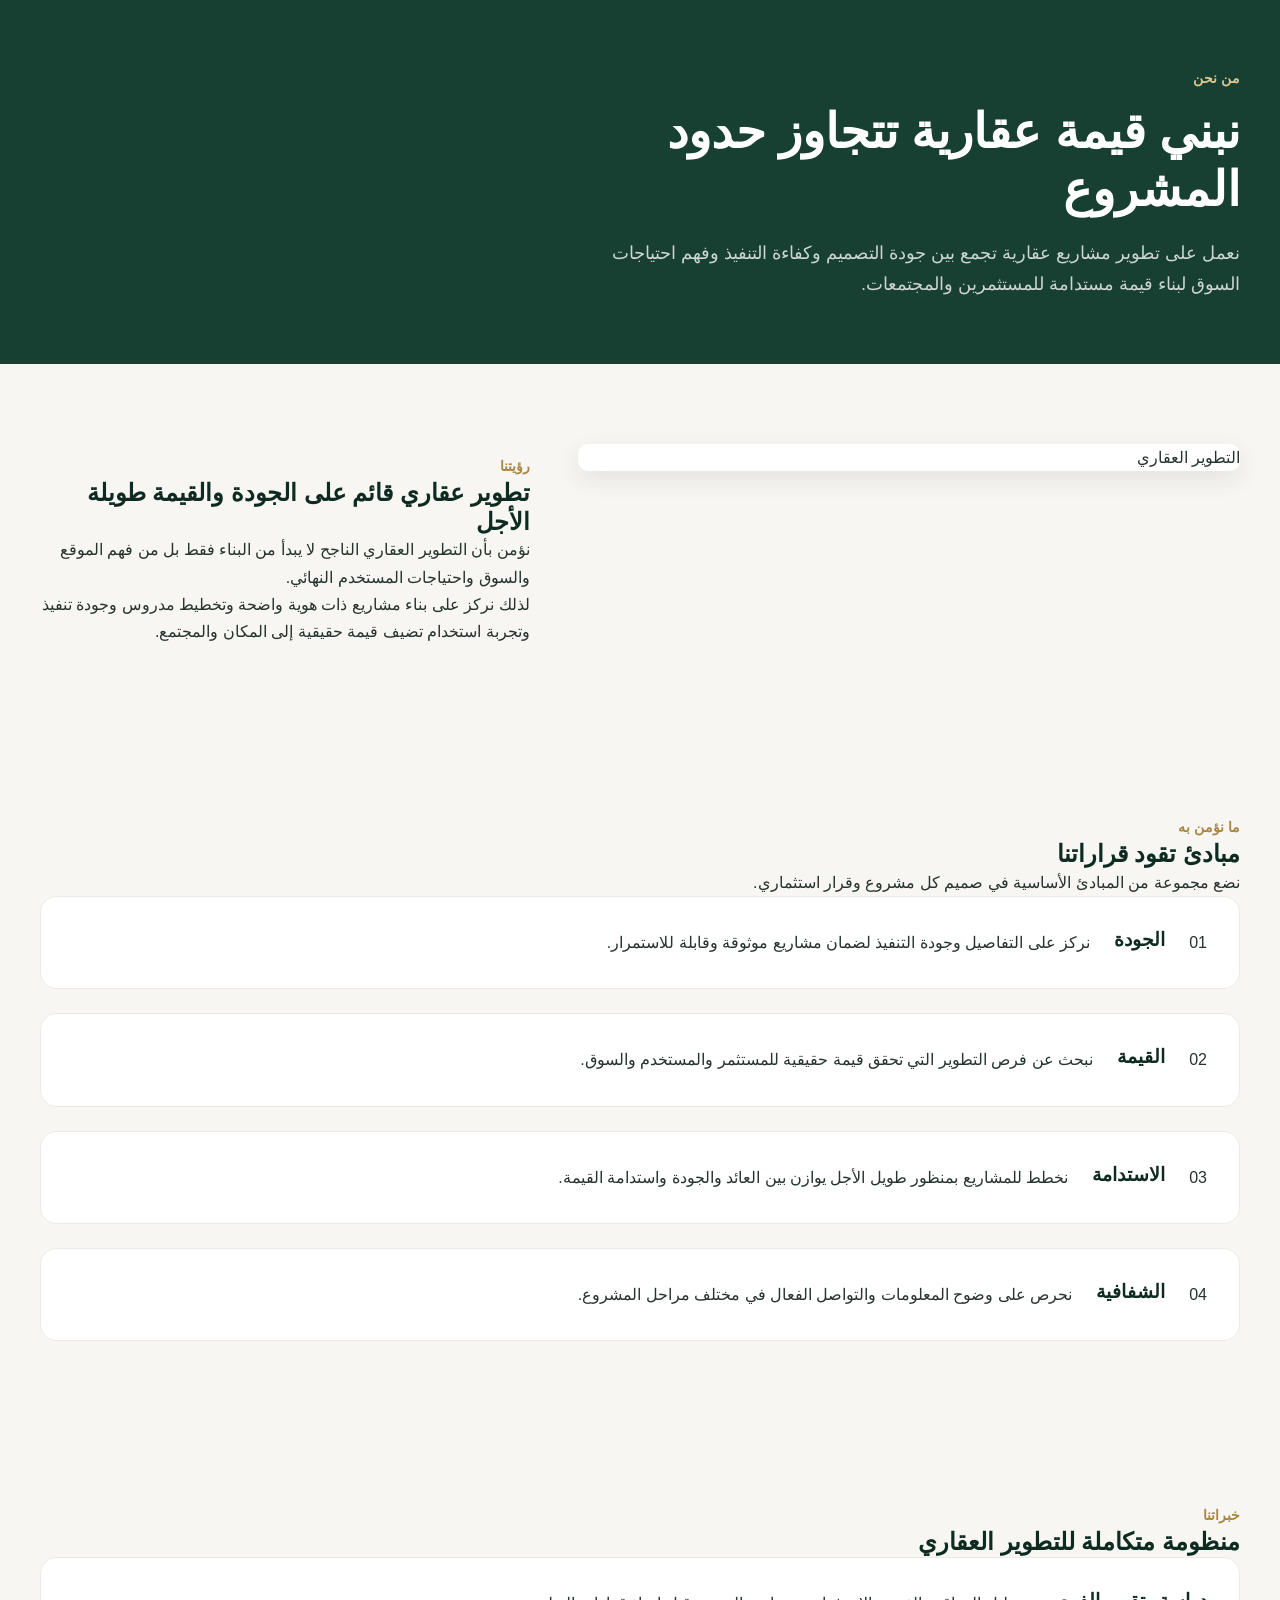
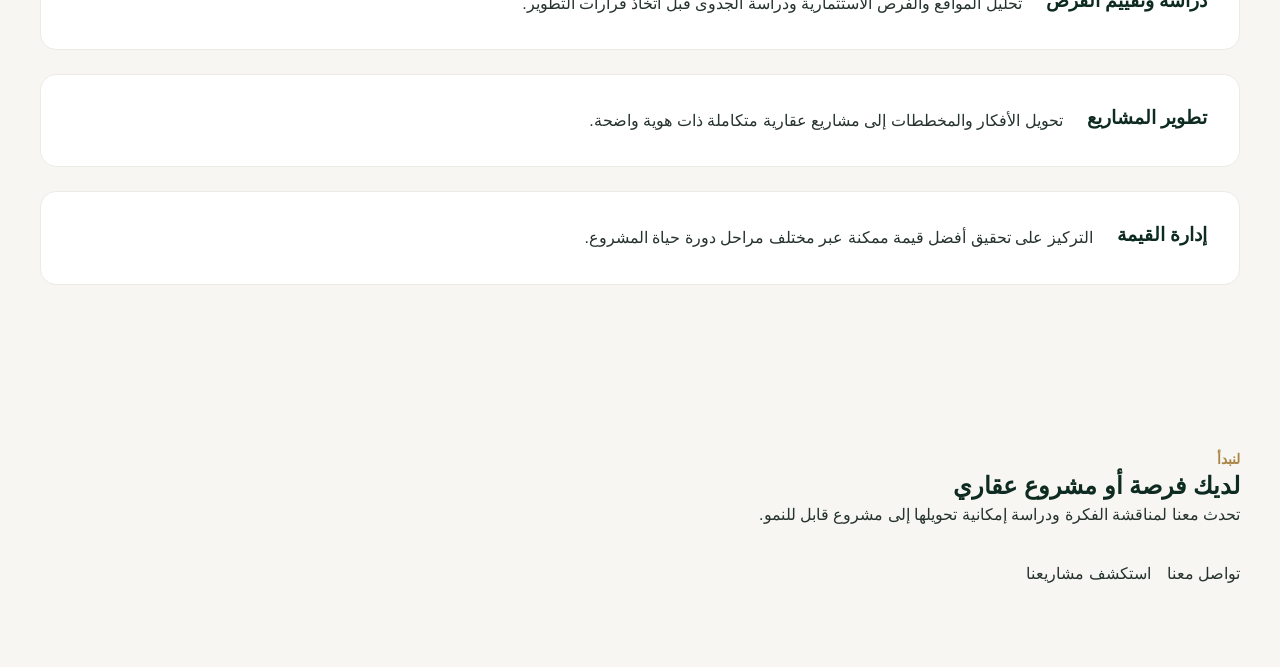
==== about.html @ 91d6beef "Prepare real estate theme for WordPress" ====
<!DOCTYPE html>
<html lang="ar" dir="rtl">
<head>
    <meta charset="UTF-8">
    <meta name="viewport" content="width=device-width, initial-scale=1.0">

    <title>من نحن | التطوير العقاري</title>

    <meta
        name="description"
        content="تعرف على شركة التطوير العقاري ومنهجيتها في تطوير المشاريع العقارية والاستثمار وتقديم الحلول العقارية المتكاملة."
    >

    <link rel="stylesheet" href="assets/css/main.css">
</head>

<body>

<div id="site-header"></div>


<main>

    <section class="page-hero">
        <div class="container">

            <div class="page-hero-content">

                <span class="section-eyebrow">
                    من نحن
                </span>

                <h1>
                    نبني قيمة عقارية
                    تتجاوز حدود المشروع
                </h1>

                <p>
                    نعمل على تطوير مشاريع عقارية تجمع بين
                    جودة التصميم وكفاءة التنفيذ وفهم احتياجات
                    السوق لبناء قيمة مستدامة للمستثمرين والمجتمعات.
                </p>

            </div>

        </div>
    </section>


    <section class="section">
        <div class="container">

            <div class="property-detail-grid">

                <div class="property-detail-media">
                    <div class="media-placeholder">
                        التطوير العقاري
                    </div>
                </div>

                <div class="property-detail-content">

                    <span class="section-eyebrow">
                        رؤيتنا
                    </span>

                    <h2>
                        تطوير عقاري قائم على
                        الجودة والقيمة طويلة الأجل
                    </h2>

                    <p>
                        نؤمن بأن التطوير العقاري الناجح لا يبدأ
                        من البناء فقط بل من فهم الموقع والسوق
                        واحتياجات المستخدم النهائي.
                    </p>

                    <p>
                        لذلك نركز على بناء مشاريع ذات هوية واضحة
                        وتخطيط مدروس وجودة تنفيذ وتجربة استخدام
                        تضيف قيمة حقيقية إلى المكان والمجتمع.
                    </p>

                </div>

            </div>

        </div>
    </section>


    <section class="section section-alt">
        <div class="container">

            <div class="section-heading">

                <span class="section-eyebrow">
                    ما نؤمن به
                </span>

                <h2>
                    مبادئ تقود قراراتنا
                </h2>

                <p>
                    نضع مجموعة من المبادئ الأساسية في صميم
                    كل مشروع وقرار استثماري.
                </p>

            </div>


            <div class="cards-grid">

                <article class="service-card">
                    <span class="service-detail-number">01</span>

                    <h3>
                        الجودة
                    </h3>

                    <p>
                        نركز على التفاصيل وجودة التنفيذ
                        لضمان مشاريع موثوقة وقابلة للاستمرار.
                    </p>
                </article>


                <article class="service-card">
                    <span class="service-detail-number">02</span>

                    <h3>
                        القيمة
                    </h3>

                    <p>
                        نبحث عن فرص التطوير التي تحقق قيمة
                        حقيقية للمستثمر والمستخدم والسوق.
                    </p>
                </article>


                <article class="service-card">
                    <span class="service-detail-number">03</span>

                    <h3>
                        الاستدامة
                    </h3>

                    <p>
                        نخطط للمشاريع بمنظور طويل الأجل
                        يوازن بين العائد والجودة واستدامة القيمة.
                    </p>
                </article>


                <article class="service-card">
                    <span class="service-detail-number">04</span>

                    <h3>
                        الشفافية
                    </h3>

                    <p>
                        نحرص على وضوح المعلومات والتواصل
                        الفعال في مختلف مراحل المشروع.
                    </p>
                </article>

            </div>

        </div>
    </section>


    <section class="section">
        <div class="container">

            <div class="section-heading">

                <span class="section-eyebrow">
                    خبراتنا
                </span>

                <h2>
                    منظومة متكاملة للتطوير العقاري
                </h2>

            </div>


            <div class="cards-grid">

                <article class="service-card">
                    <h3>
                        دراسة وتقييم الفرص
                    </h3>

                    <p>
                        تحليل المواقع والفرص الاستثمارية
                        ودراسة الجدوى قبل اتخاذ قرارات التطوير.
                    </p>
                </article>


                <article class="service-card">
                    <h3>
                        تطوير المشاريع
                    </h3>

                    <p>
                        تحويل الأفكار والمخططات إلى مشاريع
                        عقارية متكاملة ذات هوية واضحة.
                    </p>
                </article>


                <article class="service-card">
                    <h3>
                        إدارة القيمة
                    </h3>

                    <p>
                        التركيز على تحقيق أفضل قيمة ممكنة
                        عبر مختلف مراحل دورة حياة المشروع.
                    </p>
                </article>

            </div>

        </div>
    </section>


    <section class="section">
        <div class="container">

            <div class="cta">

                <div>

                    <span class="section-eyebrow">
                        لنبدأ
                    </span>

                    <h2>
                        لديك فرصة أو مشروع عقاري
                    </h2>

                    <p>
                        تحدث معنا لمناقشة الفكرة ودراسة
                        إمكانية تحويلها إلى مشروع قابل للنمو.
                    </p>

                </div>

                <div class="hero-actions">

                    <a
                        href="contact.html"
                        class="button button-primary"
                    >
                        تواصل معنا
                    </a>

                    <a
                        href="projects.html"
                        class="button button-secondary"
                    >
                        استكشف مشاريعنا
                    </a>

                </div>

            </div>

        </div>
    </section>

</main>


<div id="site-footer"></div>


<script src="assets/js/core/config.js"></script>
<script src="assets/js/core/utils.js"></script>
<script src="assets/js/core/data.js"></script>
<script src="assets/js/components/site-components.js"></script>
<script src="assets/js/core/app.js"></script>

</body>
</html>
---- assets/css/main.css ----
@import url("./variables.css");
@import url("./reset.css");
@import url("./base.css");
@import url("./layout.css");
@import url("./components.css");
@import url("./utilities.css");
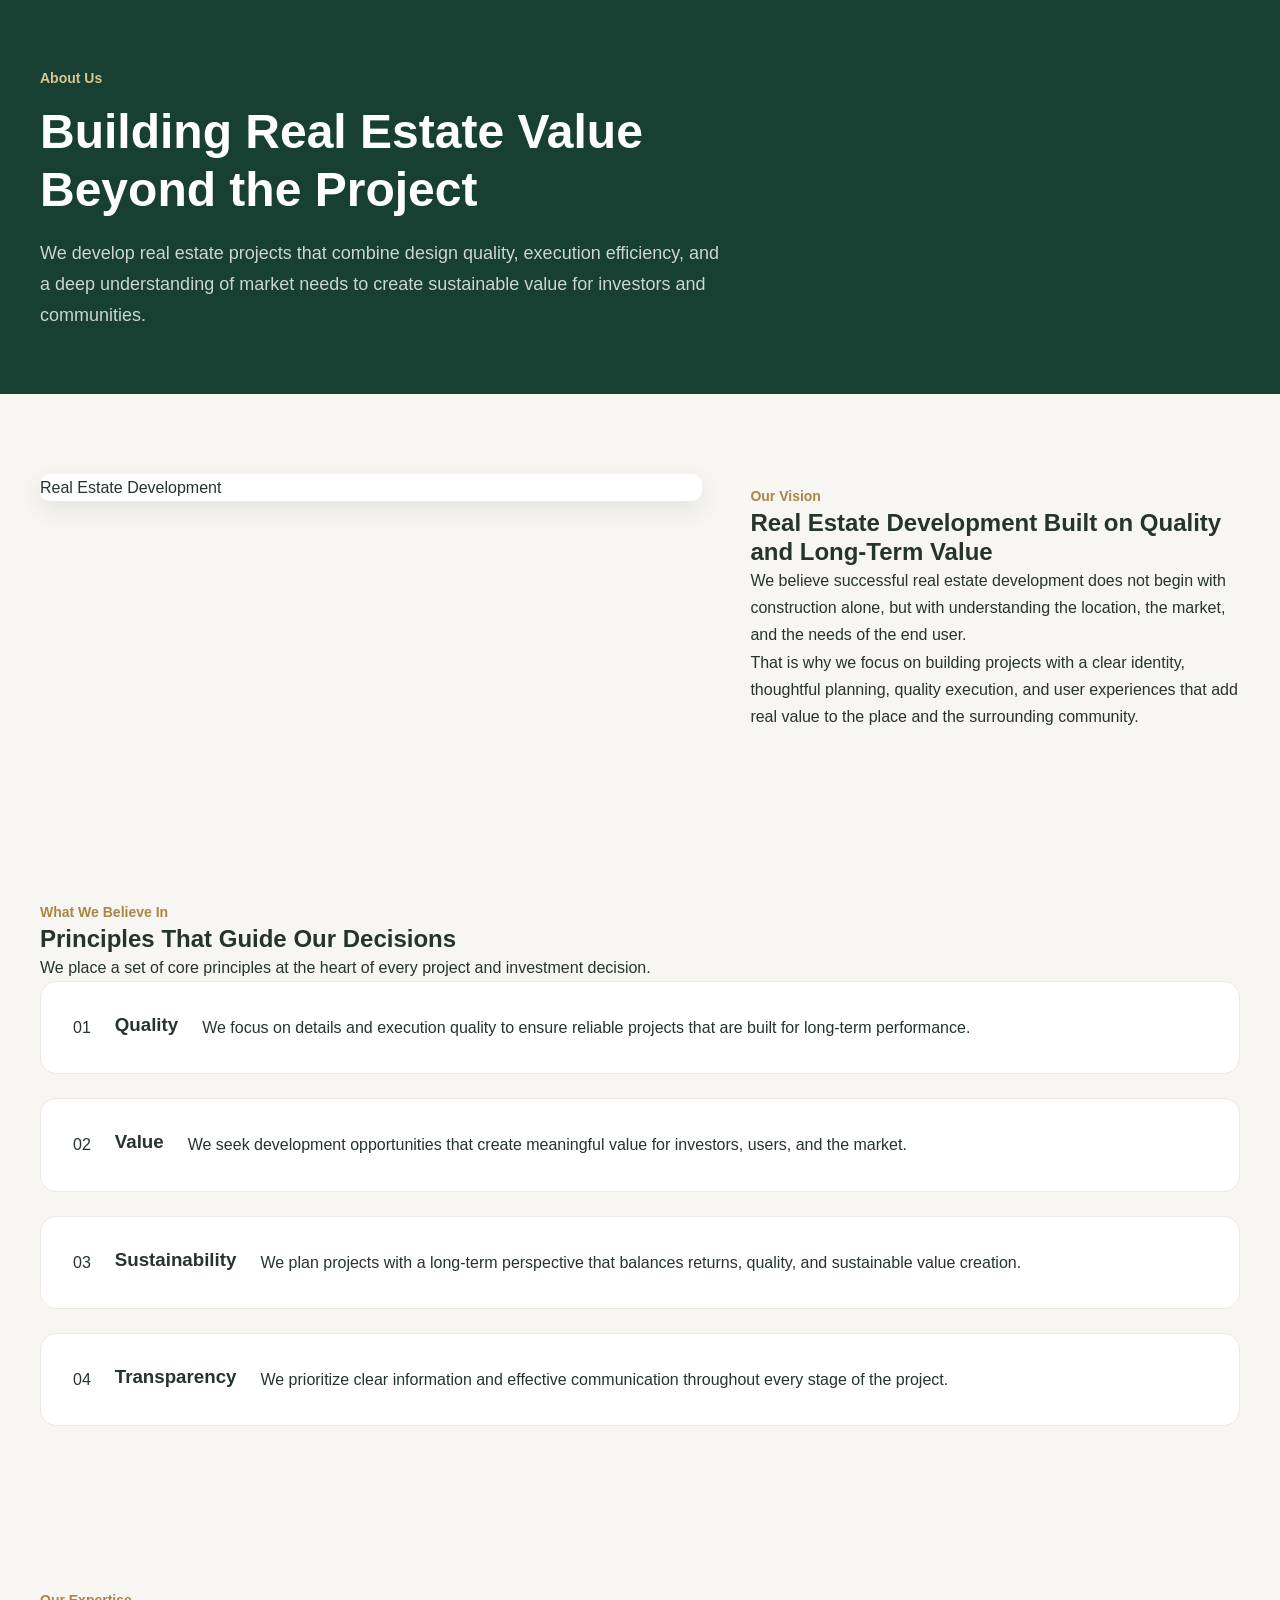
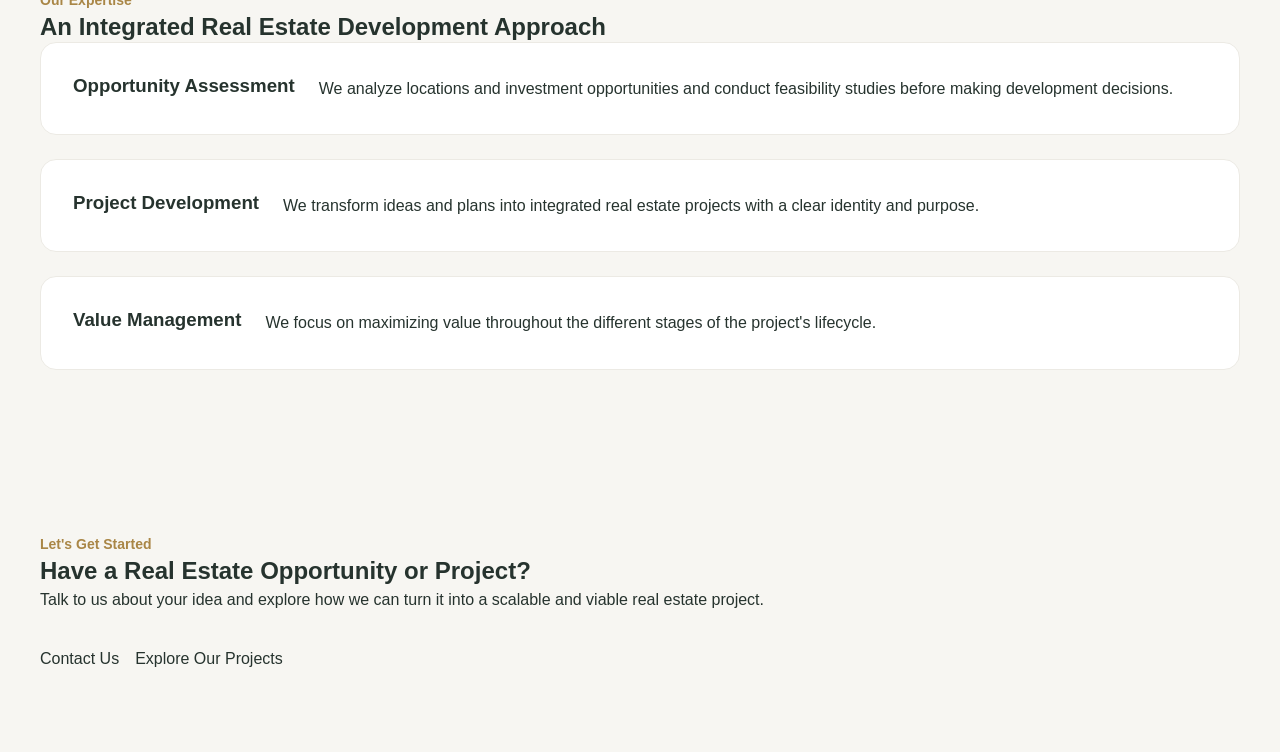
==== commit ec29e5f8: "Update trade-sphare-real-estate theme" ====
--- a/about.html
+++ b/about.html
@@ -1,293 +1,303 @@
 <!DOCTYPE html>
-<html lang="ar" dir="rtl">
+
+<html lang="en" dir="ltr">
 <head>
     <meta charset="UTF-8">
     <meta name="viewport" content="width=device-width, initial-scale=1.0">
 
-    <title>من نحن | التطوير العقاري</title>
-
-    <meta
-        name="description"
-        content="تعرف على شركة التطوير العقاري ومنهجيتها في تطوير المشاريع العقارية والاستثمار وتقديم الحلول العقارية المتكاملة."
-    >
-
-    <link rel="stylesheet" href="assets/css/main.css">
+
+<title>About Us | Real Estate Development</title>
+
+<meta
+    name="description"
+    content="Learn about our real estate development company and its approach to developing real estate projects, investment opportunities, and integrated real estate solutions."
+>
+
+<link rel="stylesheet" href="assets/css/main.css">
+
+
 </head>
 
 <body>
 
 <div id="site-header"></div>
 
-
 <main>
 
-    <section class="page-hero">
-        <div class="container">
-
-            <div class="page-hero-content">
+
+<section class="page-hero">
+    <div class="container">
+
+        <div class="page-hero-content">
+
+            <span class="section-eyebrow">
+                About Us
+            </span>
+
+            <h1>
+                Building Real Estate Value
+                Beyond the Project
+            </h1>
+
+            <p>
+                We develop real estate projects that combine
+                design quality, execution efficiency, and a deep
+                understanding of market needs to create sustainable
+                value for investors and communities.
+            </p>
+
+        </div>
+
+    </div>
+</section>
+
+
+<section class="section">
+    <div class="container">
+
+        <div class="property-detail-grid">
+
+            <div class="property-detail-media">
+                <div class="media-placeholder">
+                    Real Estate Development
+                </div>
+            </div>
+
+            <div class="property-detail-content">
 
                 <span class="section-eyebrow">
-                    من نحن
+                    Our Vision
                 </span>
 
-                <h1>
-                    نبني قيمة عقارية
-                    تتجاوز حدود المشروع
-                </h1>
-
-                <p>
-                    نعمل على تطوير مشاريع عقارية تجمع بين
-                    جودة التصميم وكفاءة التنفيذ وفهم احتياجات
-                    السوق لبناء قيمة مستدامة للمستثمرين والمجتمعات.
+                <h2>
+                    Real Estate Development Built on
+                    Quality and Long-Term Value
+                </h2>
+
+                <p>
+                    We believe successful real estate development does not
+                    begin with construction alone, but with understanding
+                    the location, the market, and the needs of the end user.
+                </p>
+
+                <p>
+                    That is why we focus on building projects with a clear
+                    identity, thoughtful planning, quality execution, and
+                    user experiences that add real value to the place and
+                    the surrounding community.
                 </p>
 
             </div>
 
         </div>
-    </section>
-
-
-    <section class="section">
-        <div class="container">
-
-            <div class="property-detail-grid">
-
-                <div class="property-detail-media">
-                    <div class="media-placeholder">
-                        التطوير العقاري
-                    </div>
-                </div>
-
-                <div class="property-detail-content">
-
-                    <span class="section-eyebrow">
-                        رؤيتنا
-                    </span>
-
-                    <h2>
-                        تطوير عقاري قائم على
-                        الجودة والقيمة طويلة الأجل
-                    </h2>
-
-                    <p>
-                        نؤمن بأن التطوير العقاري الناجح لا يبدأ
-                        من البناء فقط بل من فهم الموقع والسوق
-                        واحتياجات المستخدم النهائي.
-                    </p>
-
-                    <p>
-                        لذلك نركز على بناء مشاريع ذات هوية واضحة
-                        وتخطيط مدروس وجودة تنفيذ وتجربة استخدام
-                        تضيف قيمة حقيقية إلى المكان والمجتمع.
-                    </p>
-
-                </div>
+
+    </div>
+</section>
+
+
+<section class="section section-alt">
+    <div class="container">
+
+        <div class="section-heading">
+
+            <span class="section-eyebrow">
+                What We Believe In
+            </span>
+
+            <h2>
+                Principles That Guide Our Decisions
+            </h2>
+
+            <p>
+                We place a set of core principles at the heart of every
+                project and investment decision.
+            </p>
+
+        </div>
+
+
+        <div class="cards-grid">
+
+            <article class="service-card">
+                <span class="service-detail-number">01</span>
+
+                <h3>
+                    Quality
+                </h3>
+
+                <p>
+                    We focus on details and execution quality to ensure
+                    reliable projects that are built for long-term performance.
+                </p>
+            </article>
+
+
+            <article class="service-card">
+                <span class="service-detail-number">02</span>
+
+                <h3>
+                    Value
+                </h3>
+
+                <p>
+                    We seek development opportunities that create
+                    meaningful value for investors, users, and the market.
+                </p>
+            </article>
+
+
+            <article class="service-card">
+                <span class="service-detail-number">03</span>
+
+                <h3>
+                    Sustainability
+                </h3>
+
+                <p>
+                    We plan projects with a long-term perspective that
+                    balances returns, quality, and sustainable value creation.
+                </p>
+            </article>
+
+
+            <article class="service-card">
+                <span class="service-detail-number">04</span>
+
+                <h3>
+                    Transparency
+                </h3>
+
+                <p>
+                    We prioritize clear information and effective
+                    communication throughout every stage of the project.
+                </p>
+            </article>
+
+        </div>
+
+    </div>
+</section>
+
+
+<section class="section">
+    <div class="container">
+
+        <div class="section-heading">
+
+            <span class="section-eyebrow">
+                Our Expertise
+            </span>
+
+            <h2>
+                An Integrated Real Estate Development Approach
+            </h2>
+
+        </div>
+
+
+        <div class="cards-grid">
+
+            <article class="service-card">
+                <h3>
+                    Opportunity Assessment
+                </h3>
+
+                <p>
+                    We analyze locations and investment opportunities
+                    and conduct feasibility studies before making
+                    development decisions.
+                </p>
+            </article>
+
+
+            <article class="service-card">
+                <h3>
+                    Project Development
+                </h3>
+
+                <p>
+                    We transform ideas and plans into integrated real
+                    estate projects with a clear identity and purpose.
+                </p>
+            </article>
+
+
+            <article class="service-card">
+                <h3>
+                    Value Management
+                </h3>
+
+                <p>
+                    We focus on maximizing value throughout the different
+                    stages of the project's lifecycle.
+                </p>
+            </article>
+
+        </div>
+
+    </div>
+</section>
+
+
+<section class="section">
+    <div class="container">
+
+        <div class="cta">
+
+            <div>
+
+                <span class="section-eyebrow">
+                    Let's Get Started
+                </span>
+
+                <h2>
+                    Have a Real Estate Opportunity or Project?
+                </h2>
+
+                <p>
+                    Talk to us about your idea and explore how we can
+                    turn it into a scalable and viable real estate project.
+                </p>
 
             </div>
 
-        </div>
-    </section>
-
-
-    <section class="section section-alt">
-        <div class="container">
-
-            <div class="section-heading">
-
-                <span class="section-eyebrow">
-                    ما نؤمن به
-                </span>
-
-                <h2>
-                    مبادئ تقود قراراتنا
-                </h2>
-
-                <p>
-                    نضع مجموعة من المبادئ الأساسية في صميم
-                    كل مشروع وقرار استثماري.
-                </p>
+            <div class="hero-actions">
+
+                <a
+                    href="contact.html"
+                    class="button button-primary"
+                >
+                    Contact Us
+                </a>
+
+                <a
+                    href="projects.html"
+                    class="button button-secondary"
+                >
+                    Explore Our Projects
+                </a>
 
             </div>
 
-
-            <div class="cards-grid">
-
-                <article class="service-card">
-                    <span class="service-detail-number">01</span>
-
-                    <h3>
-                        الجودة
-                    </h3>
-
-                    <p>
-                        نركز على التفاصيل وجودة التنفيذ
-                        لضمان مشاريع موثوقة وقابلة للاستمرار.
-                    </p>
-                </article>
-
-
-                <article class="service-card">
-                    <span class="service-detail-number">02</span>
-
-                    <h3>
-                        القيمة
-                    </h3>
-
-                    <p>
-                        نبحث عن فرص التطوير التي تحقق قيمة
-                        حقيقية للمستثمر والمستخدم والسوق.
-                    </p>
-                </article>
-
-
-                <article class="service-card">
-                    <span class="service-detail-number">03</span>
-
-                    <h3>
-                        الاستدامة
-                    </h3>
-
-                    <p>
-                        نخطط للمشاريع بمنظور طويل الأجل
-                        يوازن بين العائد والجودة واستدامة القيمة.
-                    </p>
-                </article>
-
-
-                <article class="service-card">
-                    <span class="service-detail-number">04</span>
-
-                    <h3>
-                        الشفافية
-                    </h3>
-
-                    <p>
-                        نحرص على وضوح المعلومات والتواصل
-                        الفعال في مختلف مراحل المشروع.
-                    </p>
-                </article>
-
-            </div>
-
-        </div>
-    </section>
-
-
-    <section class="section">
-        <div class="container">
-
-            <div class="section-heading">
-
-                <span class="section-eyebrow">
-                    خبراتنا
-                </span>
-
-                <h2>
-                    منظومة متكاملة للتطوير العقاري
-                </h2>
-
-            </div>
-
-
-            <div class="cards-grid">
-
-                <article class="service-card">
-                    <h3>
-                        دراسة وتقييم الفرص
-                    </h3>
-
-                    <p>
-                        تحليل المواقع والفرص الاستثمارية
-                        ودراسة الجدوى قبل اتخاذ قرارات التطوير.
-                    </p>
-                </article>
-
-
-                <article class="service-card">
-                    <h3>
-                        تطوير المشاريع
-                    </h3>
-
-                    <p>
-                        تحويل الأفكار والمخططات إلى مشاريع
-                        عقارية متكاملة ذات هوية واضحة.
-                    </p>
-                </article>
-
-
-                <article class="service-card">
-                    <h3>
-                        إدارة القيمة
-                    </h3>
-
-                    <p>
-                        التركيز على تحقيق أفضل قيمة ممكنة
-                        عبر مختلف مراحل دورة حياة المشروع.
-                    </p>
-                </article>
-
-            </div>
-
-        </div>
-    </section>
-
-
-    <section class="section">
-        <div class="container">
-
-            <div class="cta">
-
-                <div>
-
-                    <span class="section-eyebrow">
-                        لنبدأ
-                    </span>
-
-                    <h2>
-                        لديك فرصة أو مشروع عقاري
-                    </h2>
-
-                    <p>
-                        تحدث معنا لمناقشة الفكرة ودراسة
-                        إمكانية تحويلها إلى مشروع قابل للنمو.
-                    </p>
-
-                </div>
-
-                <div class="hero-actions">
-
-                    <a
-                        href="contact.html"
-                        class="button button-primary"
-                    >
-                        تواصل معنا
-                    </a>
-
-                    <a
-                        href="projects.html"
-                        class="button button-secondary"
-                    >
-                        استكشف مشاريعنا
-                    </a>
-
-                </div>
-
-            </div>
-
-        </div>
-    </section>
+        </div>
+
+    </div>
+</section>
+
 
 </main>
 
-
 <div id="site-footer"></div>
 
-
 <script src="assets/js/core/config.js"></script>
+
 <script src="assets/js/core/utils.js"></script>
+
 <script src="assets/js/core/data.js"></script>
+
 <script src="assets/js/components/site-components.js"></script>
+
 <script src="assets/js/core/app.js"></script>
 
 </body>
-</html>+</html>
